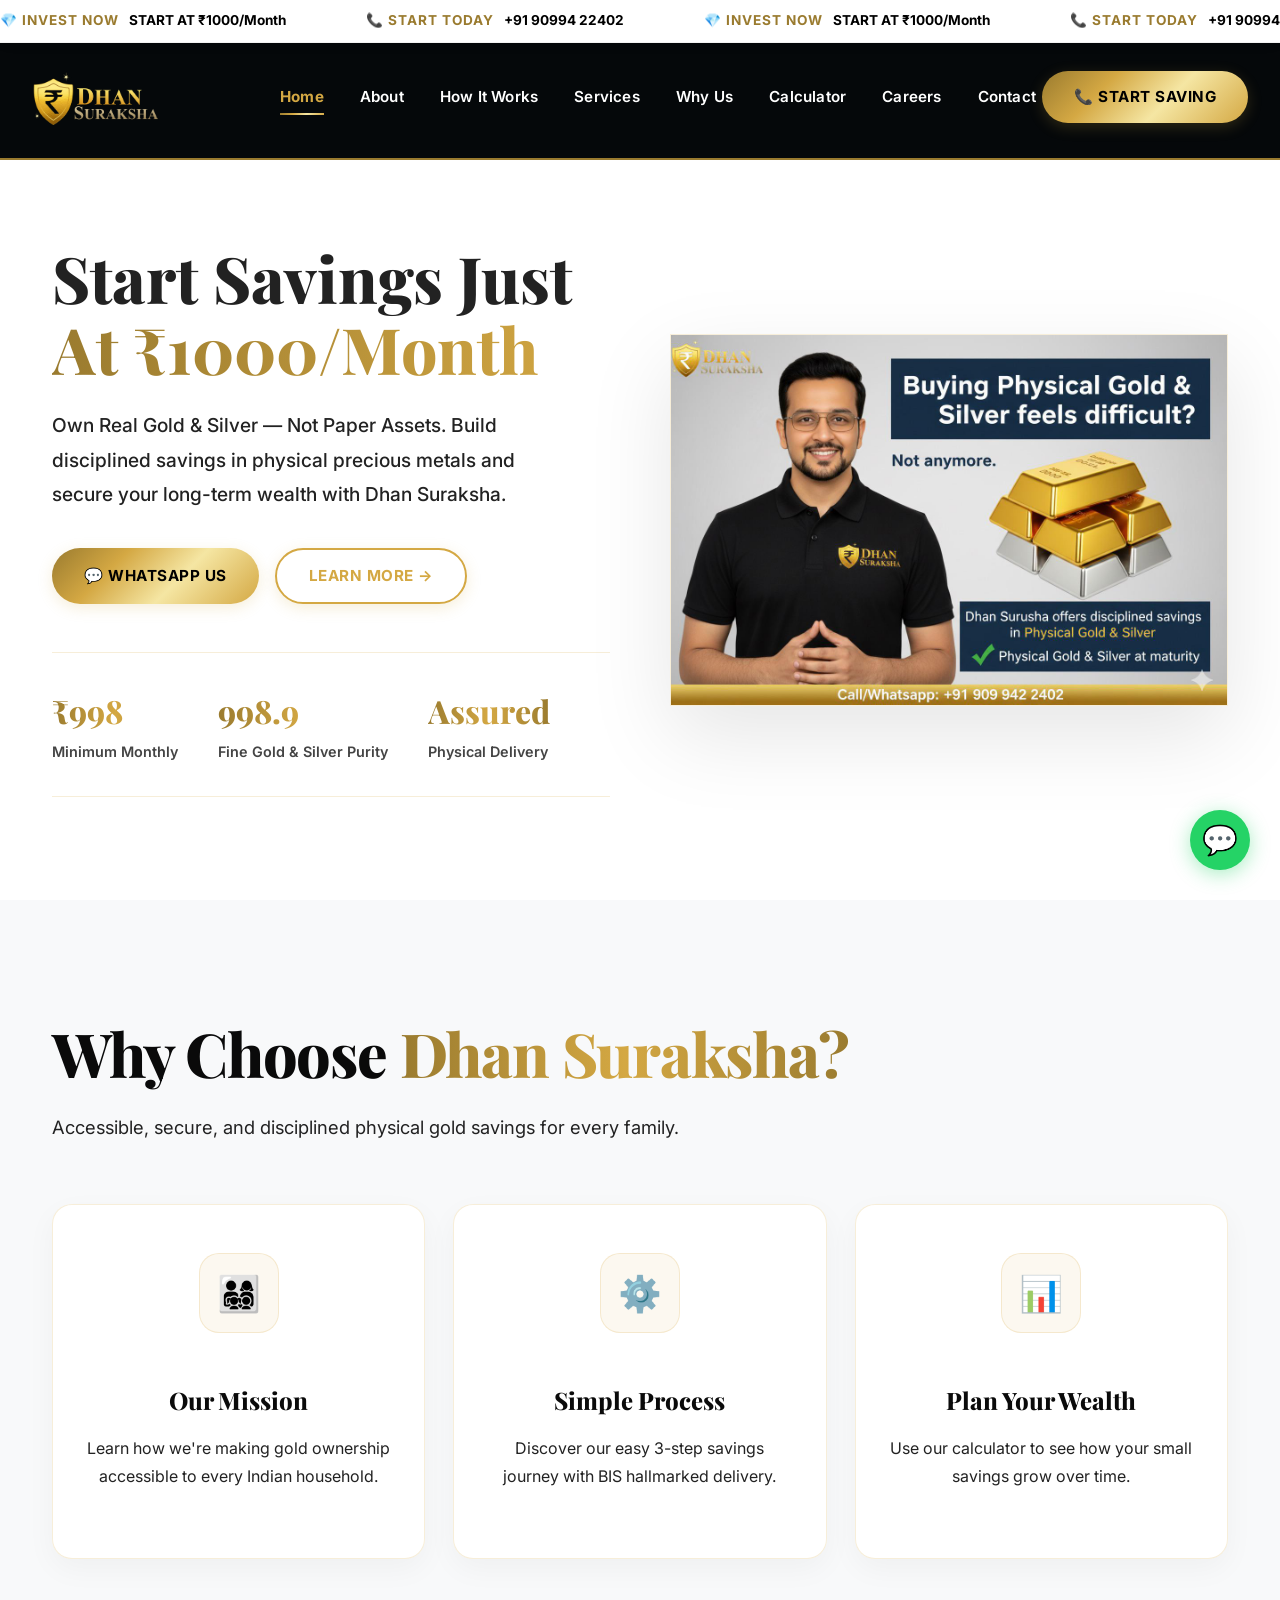
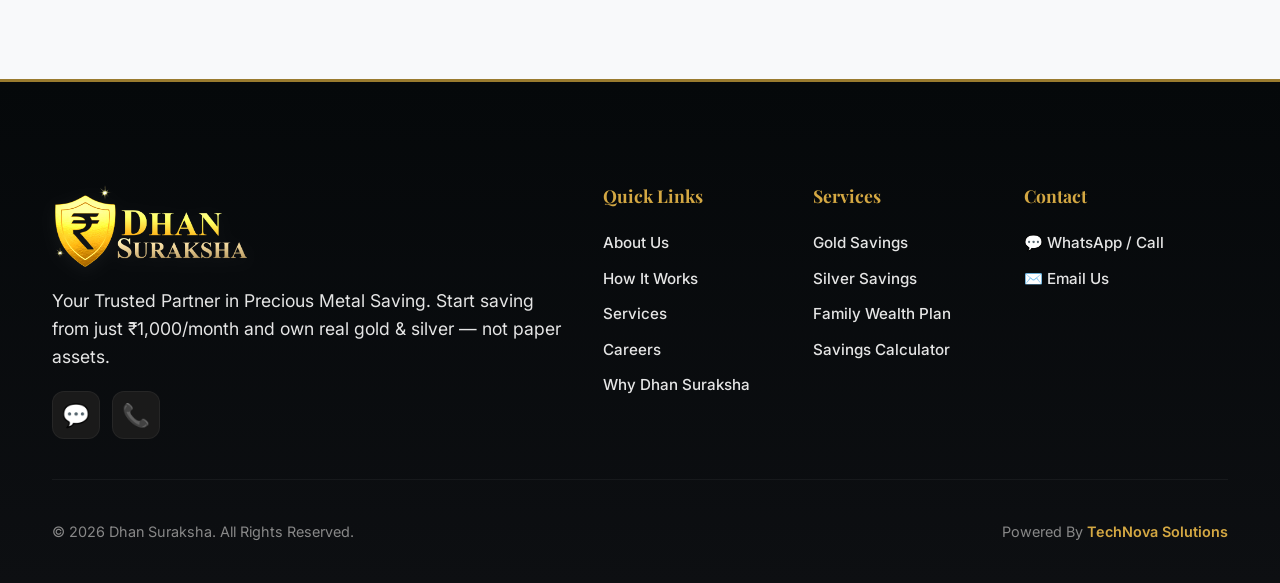
==== index.html @ 16d46e41 "Add files via upload" ====
<!DOCTYPE html>
<html lang="en">

<head>
  <meta charset="UTF-8">
  <meta name="viewport" content="width=device-width, initial-scale=1.0">
  <title>Dhan Suraksha — Your Trusted Partner in Precious Metal Saving</title>
  <meta name="description"
    content="Start saving in physical gold and silver from just ₹1000/month with Dhan Suraksha. Build disciplined wealth with real precious metals, not paper assets.">
  <meta name="keywords"
    content="gold savings, silver savings, precious metals, Dhan Suraksha, monthly gold plan, physical gold, wealth protection, gold investment India">
  <link rel="stylesheet" href="styles.css">
  <link rel="stylesheet" href="ticker.css">
  <script src="ticker.js" defer></script>
  <link rel="icon" href="favicon.svg" type="image/svg+xml">
  <link rel="manifest" href="manifest.json">

  <!-- PWA & iOS Optimization -->
  <meta name="theme-color" content="#FFFFFF">
  <meta name="apple-mobile-web-app-capable" content="yes">
  <meta name="apple-mobile-web-app-status-bar-style" content="default">
  <meta name="apple-mobile-web-app-title" content="Dhan Suraksha">
  <link rel="apple-touch-icon" href="5.jpeg">
  <!-- Google AdSense Verification -->
  <script async src="https://pagead2.googlesyndication.com/pagead/js/adsbygoogle.js?client=ca-pub-3718242560343418"
    crossorigin="anonymous"></script>
</head>

<body>
  <!-- LIVE PRICE TICKER -->
  <div class="ticker-bar">
    <div class="ticker-content" id="ticker-content">
      <!-- Content populated by ticker.js -->
    </div>
  </div>

  <!-- ========== NAVBAR ========== -->
  <nav class="navbar" id="navbar">
    <div class="container">
      <a href="index.html" class="navbar-logo">
        <img src="png.png" alt="Dhan Suraksha Logo">
      </a>
      <div class="nav-links" id="navLinks">
        <div class="mobile-menu-header">
          <img src="png.png" alt="Dhan Suraksha Logo">
        </div>
        <a href="index.html" class="active">Home</a>
        <a href="about.html">About</a>
        <a href="how-it-works.html">How It Works</a>
        <a href="services.html">Services</a>
        <a href="why-us.html">Why Us</a>
        <a href="calculator.html">Calculator</a>
        <a href="careers.html">Careers</a>
        <a href="contact.html">Contact</a>
      </div>
      <div class="nav-actions">
        <a href="https://wa.me/919099422402?text=Hi%2C%20I%20am%20interested%20in%20Dhan%20Suraksha%20savings%20plan"
          target="_blank" class="btn-cta" id="nav-cta">
          📞 Start Saving
        </a>
      </div>
      <button class="menu-toggle" id="menuToggle" aria-label="Toggle navigation menu">
        <span></span><span></span><span></span>
      </button>
    </div>
  </nav>

  <!-- ========== HERO SECTION ========== -->
  <section class="hero" id="hero">
    <div class="container">
      <div class="hero-content">
        <div class="hero-image-mobile">
          <img src="2.jpeg" alt="Gold and Silver Savings with Dhan Suraksha">
        </div>
        <h1 class="hero-title">
          Start Savings Just
          <span class="highlight"> At ₹1000/Month</span>
        </h1>
        <p class="hero-description">
          Own Real Gold & Silver — Not Paper Assets. Build disciplined savings in physical precious metals and secure
          your long-term wealth with Dhan Suraksha.
        </p>
        <div class="hero-buttons">
          <a href="https://wa.me/919099422402?text=Hi%2C%20I%20want%20to%20start%20saving%20with%20Dhan%20Suraksha"
            target="_blank" class="btn-cta" id="hero-whatsapp-btn">
            💬 WhatsApp Us
          </a>
          <a href="how-it-works.html" class="btn-cta btn-outline" id="hero-learn-btn">
            Learn More →
          </a>
          <!-- Link shown only on iOS -->
          <a href="#" class="btn-cta ios-download" id="hero-ios-download" style="display: none;">
            📥 Download App
          </a>
        </div>
        <div class="hero-stats">
          <div class="hero-stat">
            <h3>₹1000</h3>
            <p>Minimum Monthly</p>
          </div>
          <div class="hero-stat">
            <h3>999.9</h3>
            <p>Fine Gold & Silver Purity</p>
          </div>
          <div class="hero-stat">
            <h3>Assured</h3>
            <p>Physical Delivery</p>
          </div>
        </div>
      </div>
      <div class="hero-image">
        <img src="2.jpeg" alt="Gold and Silver Savings with Dhan Suraksha">
      </div>
    </div>
  </section>

  <!-- ========== FEATURES SECTION (Quick Links Replaced) ========== -->
  <section class="features section-padding reveal active" id="features">
    <div class="container">
      <h2 class="section-title">Why Choose <span class="gold-text">Dhan Suraksha?</span></h2>
      <p class="section-subtitle" style="margin-bottom: 40px; max-width: 800px;">Accessible, secure, and disciplined
        physical gold
        savings for every family.</p>
      <div class="services-grid">
        <a href="about.html" class="service-card glass-card">
          <div class="service-icon">👨‍👩‍👧‍👦</div>
          <h3>Our Mission</h3>
          <p>Learn how we're making gold ownership accessible to every Indian household.</p>
        </a>
        <a href="how-it-works.html" class="service-card glass-card">
          <div class="service-icon">⚙️</div>
          <h3>Simple Process</h3>
          <p>Discover our easy 3-step savings journey with BIS hallmarked delivery.</p>
        </a>
        <a href="calculator.html" class="service-card glass-card">
          <div class="service-icon">📊</div>
          <h3>Plan Your Wealth</h3>
          <p>Use our calculator to see how your small savings grow over time.</p>
        </a>
      </div>
    </div>
  </section>

  <!-- ========== FOOTER ========== -->
  <footer class="footer">
    <div class="container">
      <div class="footer-grid">
        <div class="footer-brand">
          <img src="png.png" alt="Dhan Suraksha Logo">
          <p>Your Trusted Partner in Precious Metal Saving. Start saving from just ₹1,000/month and own real gold &
            silver — not paper assets.</p>
          <div class="footer-social">
            <a href="https://wa.me/919099422402" target="_blank" aria-label="WhatsApp" id="footer-whatsapp">💬</a>
            <a href="tel:+919099422402" aria-label="Call" id="footer-phone">📞</a>
          </div>
        </div>
        <div class="footer-col">
          <h4>Quick Links</h4>
          <ul>
            <li><a href="about.html">About Us</a></li>
            <li><a href="how-it-works.html">How It Works</a></li>
            <li><a href="services.html">Services</a></li>
            <li><a href="careers.html">Careers</a></li>
            <li><a href="why-us.html">Why Dhan Suraksha</a></li>
          </ul>
        </div>
        <div class="footer-col">
          <h4>Services</h4>
          <ul>
            <li><a href="services.html">Gold Savings</a></li>
            <li><a href="services.html">Silver Savings</a></li>
            <li><a href="services.html">Family Wealth Plan</a></li>
            <li><a href="calculator.html">Savings Calculator</a></li>
          </ul>
        </div>
        <div class="footer-col">
          <h4>Contact</h4>
          <ul>
            <li><a href="https://wa.me/919099422402" target="_blank">💬 WhatsApp / Call</a></li>
            <li><a href="mailto:team.dhansuraksha@gmail.com">✉️ Email Us</a></li>
          </ul>
        </div>
      </div>
      <div class="footer-bottom">
        <span>© 2026 Dhan Suraksha. All Rights Reserved.</span>
        <span>Powered By <a href="http://www.technovasolutions.in" target="_blank"
            style="color: var(--gold); font-weight: 600;">TechNova Solutions</a></span>
      </div>
    </div>
  </footer>

  <!-- ========== WHATSAPP FLOATING BUTTON ========== -->
  <a href="https://wa.me/919099422402?text=Hi%2C%20I%20am%20interested%20in%20Dhan%20Suraksha%20savings" target="_blank"
    class="whatsapp-float" id="whatsapp-float-btn" aria-label="Chat on WhatsApp">
    💬
  </a>

  <script src="script.js"></script>
</body>

</html>
---- styles.css ----
/* ===== DHAN SURAKSHA — Premium Design System ===== */
@import url('https://fonts.googleapis.com/css2?family=Playfair+Display:wght@400;600;700;800;900&family=Inter:wght@300;400;500;600;700&display=swap');

/* --- Custom Properties --- */
:root {
  --gold-dark: #9A7B2F;
  --gold: #D4A843;
  --gold-light: #F5E6A3;
  --gold-shimmer: #FFF8DC;
  --bg-primary: #FFFFFF;
  --bg-secondary: #F8F9FA;
  --bg-card: rgba(255, 255, 255, 0.95);
  --bg-glass: rgba(212, 168, 67, 0.05);
  --text-primary: #0A0A0A;
  --text-secondary: #222222;
  --text-muted: #444444;
  --border-gold: rgba(212, 168, 67, 0.2);
  --shadow-gold: 0 10px 50px rgba(212, 168, 67, 0.12);
  --gradient-gold: linear-gradient(135deg, #9A7B2F 0%, #D4A843 30%, #F5E6A3 60%, #D4A843 100%);
  --gradient-gold-text: linear-gradient(90deg, #9A7B2F, #D4A843, #9A7B2F);
  --gradient-light: linear-gradient(180deg, #FFFFFF 0%, #F8F9FA 100%);
  --font-heading: 'Playfair Display', Georgia, serif;
  --font-body: 'Inter', -apple-system, BlinkMacSystemFont, sans-serif;
  --radius-sm: 10px;
  --radius-md: 20px;
  --radius-lg: 30px;
  --radius-xl: 40px;
  --transition: all 0.4s cubic-bezier(0.4, 0, 0.2, 1);
}

/* --- Reset & Base --- */
*,
*::before,
*::after {
  margin: 0;
  padding: 0;
  box-sizing: border-box;
}

html {
  scroll-behavior: smooth;
  font-size: 16px;
}

body {
  font-family: var(--font-body);
  color: var(--text-secondary);
  background-color: var(--bg-primary);
  line-height: 1.6;
  overflow-x: hidden;
  font-weight: 400;
  -webkit-font-smoothing: antialiased;
}

img {
  max-width: 100%;
  height: auto;
  display: block;
}

a {
  text-decoration: none;
  color: inherit;
  transition: var(--transition);
  -webkit-tap-highlight-color: transparent;
}

a:focus,
a:active {
  outline: none;
  text-decoration: none;
}

ul {
  list-style: none;
}

/* --- Utility Classes --- */
.container {
  max-width: 1240px;
  margin: 0 auto;
  padding: 0 32px;
}

.section-padding {
  padding: 120px 0;
}

.gold-text {
  background: var(--gradient-gold-text);
  -webkit-background-clip: text;
  background-clip: text;
  -webkit-text-fill-color: transparent;
  color: transparent;
}


.section-label {
  font-family: var(--font-body);
  font-size: 0.9rem;
  font-weight: 600;
  letter-spacing: 0.2em;
  text-transform: uppercase;
  color: var(--gold);
  display: flex;
  align-items: center;
  gap: 15px;
  margin-bottom: 24px;
}

.section-label::before {
  content: '';
  width: 40px;
  height: 2px;
  background: var(--gradient-gold);
}

.first-section {
  padding-top: 200px !important;
}

@media (max-width: 768px) {
  .container {
    padding: 0 24px;
  }
  .section-padding {
    padding: 80px 0;
  }
  .first-section {
    padding-top: 150px !important;
  }
}

.section-title {
  font-family: var(--font-heading);
  font-size: clamp(2.2rem, 6vw, 3.8rem);
  font-weight: 800;
  line-height: 1.1;
  margin-bottom: 24px;
  letter-spacing: -0.02em;
  color: var(--text-primary);
}


.section-subtitle {
  font-size: 1.15rem;
  color: var(--text-secondary);
  max-width: 700px;
  line-height: 1.8;
  font-weight: 400;
}


/* --- Glass Card --- */
.glass-card {
  background: var(--bg-card);
  border: 1px solid var(--border-gold);
  border-radius: var(--radius-md);
  box-shadow: 0 10px 30px rgba(0, 0, 0, 0.04);
  transition: var(--transition);
  -webkit-backdrop-filter: blur(10px);
  backdrop-filter: blur(10px);
}


.glass-card:hover {
  border-color: var(--gold);
  box-shadow: var(--shadow-gold);
  transform: translateY(-8px);
}

/* --- Shimmer Animation --- */
@keyframes shimmer {
  0% {
    background-position: -200% center;
  }

  100% {
    background-position: 200% center;
  }
}

@keyframes fadeInUp {
  from {
    opacity: 0;
    transform: translateY(40px);
  }

  to {
    opacity: 1;
    transform: translateY(0);
  }
}

@keyframes float {

  0%,
  100% {
    transform: translateY(0px);
  }

  50% {
    transform: translateY(-12px);
  }
}

@keyframes pulse-gold {

  0%,
  100% {
    box-shadow: 0 0 0 0 rgba(212, 168, 67, 0.4);
  }

  50% {
    box-shadow: 0 0 0 15px rgba(212, 168, 67, 0);
  }
}

@keyframes sparkle {

  0%,
  100% {
    opacity: 0;
    transform: scale(0);
  }

  50% {
    opacity: 1;
    transform: scale(1);
  }
}

.reveal {
  opacity: 0;
  transform: translateY(40px);
  transition: opacity 0.8s ease, transform 0.8s ease;
}

.reveal.active {
  opacity: 1;
  transform: translateY(0);
}

/* ============================================
   NAVBAR
   ============================================ */
.navbar {
  position: fixed;
  top: 0;
  left: 0;
  width: 100%;
  padding: 16px 0;
  z-index: 1000;
  transition: var(--transition);
  background: #05080A;
  /* Solid Dark Obsidian */
  border-bottom: 2px solid var(--gold-dark);
  /* Luxury Gold frame */
}

.navbar.scrolled {
  padding: 12px 0;
  background: rgba(13, 15, 18, 0.9);
  -webkit-backdrop-filter: blur(20px);
  backdrop-filter: blur(20px);
  box-shadow: 0 10px 40px rgba(0, 0, 0, 0.5);
}


.navbar .container {
  display: flex;
  align-items: center;
  justify-content: space-between;
  max-width: 1400px;
  /* Wider container to move logo further left */
}

.navbar-logo {
  display: flex;
  align-items: center;
  gap: 12px;
  flex: 1;
  /* Push to the left */
}

.navbar-logo img {
  height: 75px;
  width: auto;
  transition: var(--transition);
}

.nav-links {
  display: flex;
  align-items: center;
  gap: 36px;
  flex: 2;
  /* Center the links in the middle */
  justify-content: center;
}

.nav-actions {
  flex: 1;
  /* Push to the right */
  display: flex;
  justify-content: flex-end;
}

.nav-links a {
  font-size: 0.95rem;
  font-weight: 600;
  color: #FFFFFF;
  transition: var(--transition);
  position: relative;
  letter-spacing: 0.2px;
  text-decoration: none;
  -webkit-tap-highlight-color: transparent;
  white-space: nowrap;
}



.nav-links a:hover {
  color: var(--gold);
}

.nav-links a.active {
  color: var(--gold);
  font-weight: 700;
}

.nav-links a.active::after {
  content: '';
  position: absolute;
  bottom: -6px;
  left: 0;
  width: 100%;
  height: 2px;
  background: var(--gradient-gold);
}

/* CTA Button */
.btn-cta {
  display: inline-flex;
  align-items: center;
  gap: 10px;
  padding: 14px 32px;
  background: var(--gradient-gold);
  color: #000000;
  /* High-contrast black text for luxury gold buttons */
  font-family: var(--font-body);
  font-size: 0.95rem;
  font-weight: 700;
  border-radius: 50px;
  border: none;
  cursor: pointer;
  transition: var(--transition);
  letter-spacing: 0.5px;
  text-transform: uppercase;
  box-shadow: 0 4px 15px rgba(212, 168, 67, 0.2);
}

.nav-mobile-cta {
  display: none !important;
  /* Hidden on desktop by default */
}

.btn-cta:hover {
  transform: translateY(-3px);
  box-shadow: 0 10px 35px rgba(212, 168, 67, 0.4);
}

.btn-outline {
  background: transparent;
  border: 2px solid var(--gold);
  color: var(--gold);
}

.btn-outline:hover {
  background: var(--gradient-gold);
  color: #FFFFFF;
}

/* Mobile Menu Toggle */
.menu-toggle {
  display: none;
  flex-direction: column;
  gap: 5px;
  cursor: pointer;
  z-index: 2100; /* Must be higher than .nav-links (2000) */
  background: none;
  border: none;
  padding: 8px;
}

.menu-toggle span {
  display: block;
  width: 28px;
  height: 2px;
  background: var(--gold);
  transition: var(--transition);
  border-radius: 2px;
}

.menu-toggle.active span:nth-child(1) {
  transform: rotate(45deg) translate(6px, 6px);
  background: #FFFFFF;
  /* White for close button on dark overlay */
}

.menu-toggle.active span:nth-child(2) {
  opacity: 0;
}

.menu-toggle.active span:nth-child(3) {
  transform: rotate(-45deg) translate(4px, -4px);
  background: #FFFFFF;
}

/* ============================================
   HERO SECTION
   ============================================ */
.hero {
  position: relative;
  min-height: 100vh;
  min-height: 100dvh;
  display: flex;
  align-items: center;
  overflow: hidden;
  background: var(--bg-primary);
}




.hero .container {
  position: relative;
  z-index: 2;
  display: grid;
  grid-template-columns: 1fr 1fr;
  gap: 60px;
  align-items: center;
  padding-top: 140px;
  /* Space for the fixed header */
}

/* General spacing for all sub-pages */
.first-section {
  padding-top: 160px !important;
}

.hero-content {
  animation: fadeInUp 1s ease forwards;
}



.hero-title {
  font-family: var(--font-heading);
  font-size: clamp(2.5rem, 6vw, 4rem);
  font-weight: 800;
  line-height: 1.1;
  margin-bottom: 24px;
}

.hero-title .highlight {
  display: block;
  background: var(--gradient-gold-text);
  background-size: 200% auto;
  -webkit-background-clip: text;
  -webkit-text-fill-color: transparent;
  background-clip: text;
  animation: shimmer 4s linear infinite;
}

.hero-description {
  font-size: 1.2rem;
  /* Slightly larger */
  color: var(--text-secondary);
  line-height: 1.8;
  margin-bottom: 36px;
  max-width: 500px;
  font-weight: 500;
  /* Bumped weight */
}

.hero-stats {
  display: flex;
  gap: 40px;
  margin-top: 48px;
  padding-top: 32px;
  padding-bottom: 32px;
  border-top: 1px solid var(--border-gold);
  border-bottom: 1px solid var(--border-gold);
}

.hero-stat h3 {
  font-family: var(--font-heading);
  font-size: 2rem;
  font-weight: 800;
  background: var(--gradient-gold-text);
  -webkit-background-clip: text;
  -webkit-text-fill-color: transparent;
  background-clip: text;
}

.hero-stat p {
  font-size: 0.9rem;
  color: var(--text-muted);
  margin-top: 4px;
  font-weight: 600;
  /* Much cleaner and clearer */
}

.hero-buttons {
  display: flex;
  gap: 16px;
  flex-wrap: wrap;
}

.hero-image {
  display: flex;
  justify-content: center;
  animation: fadeInUp 1s ease 0.3s forwards;
  opacity: 0;
}

.hero-image img {
  max-height: 550px;
  border-radius: 0;
  box-shadow: 0 30px 80px rgba(0, 0, 0, 0.1);
  border: 1px solid var(--border-gold);
}

.hero-image-mobile {
  display: none;
}

/* ============================================
   ABOUT SECTION
   ============================================ */
.about {
  background: var(--bg-secondary);
  position: relative;
  overflow: hidden;
}

.about::before {
  content: '';
  position: absolute;
  top: -200px;
  right: -200px;
  width: 500px;
  height: 500px;
  background: radial-gradient(circle, rgba(212, 168, 67, 0.05) 0%, transparent 70%);
  border-radius: 50%;
}

.about .container {
  display: flex;
  flex-direction: row;
  gap: 80px;
  align-items: center;
}

.about-content {
  flex: 1;
}

.about-image-wrapper {
  flex: 1;
}

/* Base Features section for home */
.features {
  background: var(--bg-secondary);
}

.about-image-wrapper {
  position: relative;
}

.about-image-wrapper img {
  border-radius: 0;
  box-shadow: 0 20px 60px rgba(0, 0, 0, 0.1);
  border: 2px solid var(--border-gold);
}



.about-content .section-subtitle {
  margin-bottom: 32px;
}

.about-features {
  display: flex;
  flex-direction: column;
  gap: 20px;
}

.about-feature {
  display: flex;
  align-items: flex-start;
  gap: 16px;
  padding: 16px;
  border-radius: var(--radius-sm);
  transition: var(--transition);
}

.about-feature:hover {
  background: var(--bg-glass);
}

.about-feature .icon {
  width: 48px;
  height: 48px;
  display: flex;
  align-items: center;
  justify-content: center;
  background: rgba(212, 168, 67, 0.1);
  border: 1px solid var(--border-gold);
  border-radius: 12px;
  font-size: 1.4rem;
  flex-shrink: 0;
}

.about-feature h4 {
  font-size: 1rem;
  font-weight: 600;
  margin-bottom: 4px;
  color: var(--text-primary);
}

.about-feature p {
  font-size: 0.9rem;
  color: var(--text-secondary);
}

/* ============================================
   HOW IT WORKS
   ============================================ */
.how-it-works {
  background: var(--bg-primary);
}

.how-it-works .section-label,
.how-it-works .section-subtitle {
  margin-left: 0;
  margin-right: auto;
}

.steps-grid {
  display: grid;
  grid-template-columns: repeat(3, 1fr);
  gap: 32px;
  margin-top: 60px;
  position: relative;
}

.steps-grid::before {
  content: '';
  position: absolute;
  top: 60px;
  left: 20%;
  right: 20%;
  height: 2px;
  background: linear-gradient(90deg, transparent, var(--gold), transparent);
  opacity: 0.3;
}

.step-card {
  padding: 40px 32px;
  text-align: center;
  position: relative;
}

.step-number {
  width: 64px;
  height: 64px;
  background: var(--gradient-gold);
  border-radius: 50%;
  display: flex;
  align-items: center;
  justify-content: center;
  margin: 0 auto 24px;
  font-family: var(--font-heading);
  font-size: 1.5rem;
  font-weight: 800;
  color: #0a0a0a;
  position: relative;
  z-index: 2;
}

.step-card .step-icon {
  font-size: 2.5rem;
  margin-bottom: 16px;
}

.step-card h3 {
  font-family: var(--font-heading);
  font-size: 1.3rem;
  font-weight: 700;
  margin-bottom: 12px;
}

.step-card p {
  font-size: 0.95rem;
  color: var(--text-secondary);
  line-height: 1.7;
}

/* ============================================
   WHY US — Comparison Section
   ============================================ */
.why-us {
  background: var(--bg-secondary);
  overflow: hidden;
}

.why-us .container {
  text-align: left;
}

.why-us .section-label,
.why-us .section-subtitle {
  justify-content: center;
  margin-left: auto;
  margin-right: auto;
}

.comparison-wrapper {
  margin-top: 60px;
  border-radius: 0;
  overflow: hidden;
  border: 1px solid var(--border-gold);
}

.comparison-wrapper img {
  width: 100%;
  height: auto;
  display: block;
}

.comparison-grid {
  display: grid;
  grid-template-columns: 1fr 1fr;
  margin-top: 40px;
  gap: 32px;
}

.comparison-col {
  padding: 40px;
  border-radius: var(--radius-md);
  text-align: left;
}

.comparison-col.risk {
  background: rgba(200, 50, 50, 0.08);
  border: 1px solid rgba(200, 50, 50, 0.2);
}

.comparison-col.safe {
  background: rgba(212, 168, 67, 0.08);
  border: 1px solid var(--border-gold);
}

.comparison-col h3 {
  font-family: var(--font-heading);
  font-size: 1.4rem;
  font-weight: 700;
  margin-bottom: 20px;
  display: flex;
  align-items: center;
  gap: 12px;
}

.comparison-col.risk h3 {
  color: #E74C3C;
}

.comparison-col.safe h3 {
  color: var(--gold);
}

.comparison-col ul {
  display: flex;
  flex-direction: column;
  gap: 12px;
}

.comparison-col li {
  display: flex;
  align-items: center;
  gap: 10px;
  font-size: 0.95rem;
  color: var(--text-secondary);
}

.comparison-col.risk li::before {
  content: '✗';
  color: #E74C3C;
  font-weight: 700;
  font-size: 1.1rem;
}

.comparison-col.safe li::before {
  content: '✓';
  color: var(--gold);
  font-weight: 700;
  font-size: 1.1rem;
}

/* ============================================
   SERVICES
   ============================================ */
.services {
  background: var(--bg-primary);
}

.services .container {
  text-align: left;
}

.services .section-label,
.services .section-subtitle {
  margin-left: 0;
  margin-right: auto;
}

.services-grid {
  display: grid;
  grid-template-columns: repeat(3, 1fr);
  gap: 28px;
  margin-top: 60px;
}

.service-card {
  padding: 48px 32px;
  text-align: center;
  position: relative;
  overflow: hidden;
  display: flex;
  flex-direction: column;
  height: 100%;
}

.service-card::before {
  content: '';
  position: absolute;
  top: 0;
  left: 0;
  right: 0;
  height: 3px;
  background: var(--gradient-gold);
  transform: scaleX(0);
  transition: transform 0.4s ease;
}

.service-icon {
  width: 80px;
  height: 80px;
  background: rgba(212, 168, 67, 0.08);
  border: 1px solid var(--border-gold);
  border-radius: 20px;
  display: flex;
  align-items: center;
  justify-content: center;
  font-size: 2.2rem;
  margin: 0 auto 24px;
  transition: var(--transition);
}

.navbar .container {
  display: flex;
  align-items: center;
  justify-content: space-between;
  height: 90px;
}

.navbar-logo img {
  height: 55px;
  width: auto;
  transition: var(--transition);
}


.service-card:hover .service-icon {
  background: rgba(212, 168, 67, 0.15);
  transform: scale(1.1);
}

.service-card h3 {
  font-family: var(--font-heading);
  font-size: 1.5rem;
  font-weight: 800;
  margin-top: 24px;
  margin-bottom: 16px;
  color: var(--text-primary);
}

.service-card p {
  color: var(--text-secondary);
  line-height: 1.7;
  flex-grow: 1;
  margin-bottom: 20px;
}

.service-price {
  font-size: 1rem;
  font-weight: 600;
  color: var(--gold);
}

/* ============================================
   SAVINGS CALCULATOR
   ============================================ */
.calculator {
  background: var(--bg-secondary);
}

.calculator .section-label,
.calculator .section-subtitle {
  margin-left: 0;
  margin-right: auto;
}

.calc-container {
  max-width: 700px;
  margin: 50px auto 0;
  padding: 48px;
  background: var(--bg-card);
  border: 1px solid var(--border-gold);
  border-radius: var(--radius-lg);
  backdrop-filter: blur(20px);
}

.calc-group {
  margin-bottom: 30px;
  text-align: left;
}

.calc-group label {
  display: block;
  font-size: 0.9rem;
  font-weight: 600;
  color: var(--text-secondary);
  margin-bottom: 10px;
  letter-spacing: 0.5px;
}

.calc-group input,
.calc-group select {
  width: 100%;
  padding: 14px 20px;
  background: rgba(0, 0, 0, 0.02);
  border: 1px solid var(--border-gold);
  border-radius: var(--radius-sm);
  color: var(--text-primary);
  font-family: var(--font-body);
  font-size: 1rem;
  transition: var(--transition);
  outline: none;
}

.calc-group input:focus,
.calc-group select:focus {
  border-color: var(--gold);
  box-shadow: 0 0 0 3px rgba(212, 168, 67, 0.15);
}

.calc-group select option {
  background: #FFFFFF;
  color: #1A1A1A;
}

.calc-result {
  margin-top: 32px;
  padding: 32px;
  background: rgba(212, 168, 67, 0.08);
  border: 1px solid var(--border-gold);
  border-radius: var(--radius-md);
  display: none;
}

.calc-result.show {
  display: block;
}

.calc-result h3 {
  font-family: var(--font-heading);
  font-size: 1rem;
  font-weight: 600;
  color: var(--text-secondary);
  margin-bottom: 8px;
}

.calc-result .amount {
  font-family: var(--font-heading);
  font-size: 2.5rem;
  font-weight: 800;
  background: var(--gradient-gold-text);
  -webkit-background-clip: text;
  -webkit-text-fill-color: transparent;
  background-clip: text;
}

.calc-result .sub-text {
  font-size: 0.9rem;
  color: var(--text-muted);
  margin-top: 8px;
}

/* ============================================
   TRUST SECTION
   ============================================ */
.trust {
  background: var(--bg-primary);
  text-align: center;
}

.trust .section-label,
.trust .section-subtitle {
  justify-content: center;
  margin-left: auto;
  margin-right: auto;
}

.trust-grid {
  display: grid;
  grid-template-columns: repeat(4, 1fr);
  gap: 24px;
  margin-top: 60px;
}

/* Removed obsolete selector */

.trust-item {
  padding: 36px 24px;
  text-align: center;
}

.trust-item .trust-icon {
  font-size: 2.5rem;
  margin-bottom: 16px;
}

.trust-item h4 {
  font-family: var(--font-heading);
  font-size: 1.1rem;
  font-weight: 700;
  margin-bottom: 8px;
}

.trust-item p {
  font-size: 0.85rem;
  color: var(--text-secondary);
  line-height: 1.6;
}

/* ============================================
   CONTACT / CTA SECTION
   ============================================ */
.contact {
  background: var(--bg-secondary);
  position: relative;
  overflow: hidden;
}

.contact::before {
  content: '';
  position: absolute;
  inset: 0;
  background: radial-gradient(ellipse at center, rgba(212, 168, 67, 0.06) 0%, transparent 70%);
}

.contact .container {
  position: relative;
  z-index: 2;
  display: grid;
  grid-template-columns: 1fr 1fr;
  gap: 80px;
  align-items: start;
}

.contact-info h2 {
  font-family: var(--font-heading);
  font-size: 2.5rem;
  font-weight: 800;
  margin-bottom: 20px;
}

.contact-info>p {
  font-size: 1.05rem;
  color: var(--text-secondary);
  margin-bottom: 40px;
  line-height: 1.8;
}

.contact-methods {
  display: flex;
  flex-direction: column;
  gap: 24px;
}

.contact-method {
  display: flex;
  align-items: center;
  gap: 16px;
  padding: 20px;
  background: var(--bg-card);
  border: 1px solid var(--border-gold);
  border-radius: var(--radius-md);
  transition: var(--transition);
}

.contact-method:hover {
  border-color: var(--gold);
  transform: translateX(8px);
}

.contact-method .method-icon {
  width: 50px;
  height: 50px;
  display: flex;
  align-items: center;
  justify-content: center;
  background: rgba(212, 168, 67, 0.1);
  border-radius: 12px;
  font-size: 1.4rem;
  flex-shrink: 0;
}

.contact-method h4 {
  font-size: 0.85rem;
  color: var(--text-muted);
  font-weight: 500;
  margin-bottom: 4px;
}

.contact-method span {
  font-size: 1rem;
  font-weight: 600;
  /* Darker and more focused */
  color: var(--text-primary);
}

/* Contact Form */
.contact-form {
  padding: 48px;
  background: var(--bg-card);
  border: 1px solid var(--border-gold);
  border-radius: var(--radius-lg);
  backdrop-filter: blur(20px);
}

.contact-form h3 {
  font-family: var(--font-heading);
  font-size: 1.5rem;
  font-weight: 700;
  margin-bottom: 32px;
}

.form-group {
  margin-bottom: 20px;
}

.form-group input,
.form-group textarea,
.form-group select {
  width: 100%;
  padding: 14px 20px;
  background: rgba(0, 0, 0, 0.02);
  border: 1px solid rgba(0, 0, 0, 0.08);
  border-radius: var(--radius-sm);
  color: var(--text-primary);
  font-family: var(--font-body);
  font-size: 0.95rem;
  transition: var(--transition);
  outline: none;
}

.form-group textarea {
  min-height: 100px;
  resize: vertical;
}

.form-group input:focus,
.form-group textarea:focus,
.form-group select:focus {
  border-color: var(--gold);
  box-shadow: 0 0 0 3px rgba(212, 168, 67, 0.1);
}

.form-group input::placeholder,
.form-group textarea::placeholder {
  color: var(--text-muted);
}

.form-group select option {
  background: #FFFFFF;
}

.contact-form .btn-cta {
  width: 100%;
  justify-content: center;
  padding: 16px;
  font-size: 1rem;
}

/* ============================================
   FOOTER
   ============================================ */
.footer {
  background: linear-gradient(180deg, #05080A 0%, #0D0F12 100%);
  padding: 100px 0 0;
  color: #FFFFFF;
  position: relative;
  border-top: 3px solid var(--gold-dark);
  /* Luxury Gold top frame */
}

.footer-grid {
  display: grid;
  grid-template-columns: 3fr 1fr 1fr 1.2fr;
  gap: 40px;
  padding-bottom: 40px;
}

.footer-brand img {
  height: 85px;
  margin-bottom: 20px;
  filter: drop-shadow(0 4px 8px rgba(255, 255, 255, 0.05)) contrast(1.1) brightness(1.2);
}

.footer-brand p {
  font-size: 1.1rem;
  color: #E5E5E5;
  /* Readability on dark background */
  line-height: 1.6;
  max-width: 700px;
}

.footer-col h4 {
  font-family: var(--font-heading);
  font-size: 1.1rem;
  font-weight: 700;
  color: var(--gold);
  margin-bottom: 20px;
}

.footer-col ul {
  display: flex;
  flex-direction: column;
  gap: 10px;
}

.footer-col a {
  font-size: 0.95rem;
  color: #E5E5E5;
  font-weight: 500;
  transition: var(--transition);
}

.footer-col a:hover {
  color: var(--gold);
  padding-left: 8px;
}

.footer-social {
  display: flex;
  gap: 12px;
  margin-top: 20px;
}

.footer-social a {
  width: 48px;
  height: 48px;
  display: flex;
  align-items: center;
  justify-content: center;
  background: #1a1a1a;
  border-radius: 12px;
  font-size: 1.4rem;
  transition: var(--transition);
  border: 1px solid rgba(255, 255, 255, 0.05);
}

.footer-social a:hover {
  background: var(--gradient-gold);
  border-color: transparent;
  transform: translateY(-3px);
}

.footer-bottom {
  border-top: 1px solid rgba(255, 255, 255, 0.05);
  padding: 40px 0;
  display: flex;
  justify-content: space-between;
  align-items: center;
  font-size: 0.9rem;
  color: #888;
}

@media (max-width: 768px) {
  .footer-bottom {
    flex-direction: column;
    gap: 15px;
    text-align: center;
    padding: 30px 0;
  }
}


/* ============================================
   WHATSAPP FLOATING BUTTON
   ============================================ */
.whatsapp-float {
  position: fixed;
  bottom: 30px;
  right: 30px;
  z-index: 999;
  width: 60px;
  height: 60px;
  background: #25D366;
  border-radius: 50%;
  display: flex;
  align-items: center;
  justify-content: center;
  font-size: 1.8rem;
  color: white;
  box-shadow: 0 4px 20px rgba(37, 211, 102, 0.4);
  transition: var(--transition);
  animation: pulse-gold 2s infinite;
}

.whatsapp-float:hover {
  transform: scale(1.1);
  box-shadow: 0 6px 30px rgba(37, 211, 102, 0.6);
}

/* ============================================
   RESPONSIVE (Deep Professional Polish)
   ============================================ */
html, body {
  overflow-x: hidden; /* Prevent horizontal "wobble" on mobile */
  width: 100%;
}

@media (max-width: 1024px) {
  .hero .container {
    grid-template-columns: 1fr;
    text-align: center;
  }

  .hero-image {
    display: none;
  }

  .hero-image-mobile {
    display: flex;
    justify-content: center;
    margin: 40px auto;
    width: 100%;
  }

  .hero-image-mobile img {
    max-height: 350px;
    width: auto;
    max-width: 90%;
    border-radius: 12px;
    border: 1px solid rgba(212, 168, 67, 0.2);
    box-shadow: 0 20px 50px rgba(0, 0, 0, 0.15);
  }

  .hero-description {
    margin: 0 auto 30px;
    max-width: 500px;
  }

  .hero-buttons {
    justify-content: center;
    flex-wrap: wrap;
    gap: 15px;
  }

  .hero-stats {
    display: flex;
    justify-content: center;
    gap: 25px;
    margin-top: 40px;
  }

  .hero-badge {
    justify-content: center;
    margin-bottom: 20px;
  }

  .about .container {
    flex-direction: column;
    text-align: left;
    gap: 40px;
  }

  .about-image-wrapper {
    max-width: 400px;
    margin: 0 auto;
  }

  .steps-grid {
    grid-template-columns: 1fr;
    max-width: 400px;
    margin-left: auto;
    margin-right: auto;
  }

  .steps-grid::before {
    display: none;
  }

  .services-grid {
    grid-template-columns: repeat(auto-fit, minmax(300px, 1fr));
  }

  .trust-grid {
    grid-template-columns: 1fr 1fr;
  }

  .comparison-grid {
    grid-template-columns: 1fr;
  }

  .contact .container {
    grid-template-columns: 1fr;
    gap: 40px;
  }

  .footer-grid {
    grid-template-columns: 1fr 1fr;
  }
}

@media (max-width: 768px) {
  .section-padding {
    padding: 60px 0;
  }

  .section-title {
    font-size: 2rem;
    margin-bottom: 30px;
  }

  .section-label {
    font-size: 0.8rem;
    letter-spacing: 2px;
  }

  .section-subtitle {
    font-size: 1.1rem;
  }

  .nav-links {
    display: none;
    position: fixed;
    top: 0;
    left: 0;
    width: 100%;
    height: 100vh;
    background: #050607;
    flex-direction: column;
    justify-content: flex-start;
    align-items: center;
    padding: 85px 30px 30px;
    z-index: 2000;
    -webkit-backdrop-filter: blur(15px);
    backdrop-filter: blur(15px);
    transition: all 0.4s ease;
    overflow-y: auto;
    -webkit-overflow-scrolling: touch;

  }

  .nav-links.active {
    display: flex;
  }

  .nav-links a {
    width: 100%;
    text-align: center;
    font-size: 0.88rem;
    font-weight: 500;
    padding: 8px 0;
    color: #FFFFFF;
    border-bottom: 1px solid rgba(255, 255, 255, 0.03);
    letter-spacing: 0.8px;
    transition: color 0.3s ease;
  }

  .nav-links a:last-of-type {
    border-bottom: none;
  }

  .nav-links a.active {
    color: var(--gold);
    font-weight: 700;
  }

  .nav-links a.active::after {
    content: '•';
    display: block;
    margin: 4px auto 0;
    color: var(--gold);
    font-size: 1.2rem;
    line-height: 1;
  }

  /* Staggered entry animation for links only */
  .nav-links.active a {
    animation: fadeInUpMenu 0.6s cubic-bezier(0.165, 0.84, 0.44, 1) forwards;
    opacity: 0;
  }

  .nav-links a:nth-of-type(1) {
    animation-delay: 0.1s;
  }

  .nav-links a:nth-of-type(2) {
    animation-delay: 0.15s;
  }

  .nav-links a:nth-of-type(3) {
    animation-delay: 0.2s;
  }

  .nav-links a:nth-of-type(4) {
    animation-delay: 0.25s;
  }

  .nav-links a:nth-of-type(5) {
    animation-delay: 0.3s;
  }

  .nav-links a:nth-of-type(6) {
    animation-delay: 0.35s;
  }

  .nav-links a:nth-of-type(7) {
    animation-delay: 0.4s;
  }

  .nav-links a:nth-of-type(8) {
    animation-delay: 0.45s;
  }

  .nav-links a:nth-of-type(9) {
    animation-delay: 0.5s;
  }

  .nav-links a:nth-of-type(10) {
    animation-delay: 0.55s;
  }

  /* Ensure the header and footer also animate in */
  .nav-links.active .mobile-menu-header {
    animation: fadeInUpMenu 0.6s ease forwards;
    animation-delay: 0.05s;
  }

  .nav-links.active .mobile-menu-footer {
    animation: fadeInUpMenu 0.6s ease forwards;
    animation-delay: 0.6s;
  }

  @keyframes fadeInUpMenu {
    from {
      opacity: 0;
      transform: translateY(20px);
    }

    to {
      opacity: 1;
      transform: translateY(0);
    }
  }

  .nav-mobile-cta {
    display: none !important;
  }

  /* Added Header & Footer slots for Mobile Menu */
  .mobile-menu-header {
    width: 100%;
    display: flex;
    justify-content: center;
    margin-bottom: 25px;
    padding-bottom: 20px;
    border-bottom: 1px solid rgba(255, 255, 255, 0.08);
  }

  .mobile-menu-header img {
    height: 38px;
    width: auto;
  }

  .mobile-menu-footer {
    display: none !important;
  }

  .menu-contact-item {
    display: flex;
    align-items: center;
    justify-content: center;
    gap: 8px;
    margin-bottom: 8px;
    color: #CCC;
    text-decoration: none;
    font-size: 0.9rem;
  }

  .nav-actions {
    display: none;
    /* Hide the separate desktop button on mobile */
  }

  .menu-toggle {
    display: flex;
  }

  .hero-title {
    font-size: 2.2rem;
  }

  .step-card {
    padding: 30px 24px;
  }

  .step-number {
    width: 48px;
    height: 48px;
    font-size: 1.2rem;
    margin-bottom: 16px;
  }

  .step-card .step-icon {
    font-size: 2rem;
    margin-bottom: 12px;
  }

  .step-card h3 {
    font-size: 1.25rem;
    margin-bottom: 10px;
  }

  .hero-stats {
    flex-direction: row;
    justify-content: space-between;
    align-items: flex-start;
    gap: 10px;
    width: 100%;
  }

  .hero-stat h3 {
    font-size: 1.4rem;
  }

  .hero-stat p {
    font-size: 0.75rem;
    line-height: 1.3;
  }

  .services-grid {
    grid-template-columns: 1fr;
  }

  .service-card {
    padding: 32px 24px;
  }

  .service-icon {
    width: 60px;
    height: 60px;
    font-size: 1.6rem;
    margin-bottom: 16px;
  }

  .service-card h3 {
    font-size: 1.25rem;
    margin-top: 16px;
    margin-bottom: 12px;
  }

  .trust-grid {
    grid-template-columns: 1fr;
    gap: 20px;
  }

  .trust-item {
    padding: 24px;
  }

  .trust-item .trust-icon {
    font-size: 2rem;
    margin-bottom: 12px;
  }

  .trust-item h4 {
    font-size: 1.1rem;
    margin-bottom: 8px;
  }

  .footer-grid {
    grid-template-columns: 1fr 1fr;
    text-align: left;
    gap: 35px 20px;
  }

  /* Brand takes full width at the top */
  .footer-brand {
    grid-column: 1 / -1;
    margin-bottom: 30px;
  }

  /* Quick Links and Services side-by-side in the same row */
  .footer-col:nth-child(2) {
    grid-column: 1;
  }

  .footer-col:nth-child(3) {
    grid-column: 2;
  }

  /* Contact takes full width below them */
  .footer-col:nth-child(4) {
    grid-column: 1 / -1;
    margin-top: 10px;
  }

  .footer-col h4 {
    margin-bottom: 15px;
  }

  .footer-col h4::after {
    left: 0;
    transform: none;
  }

  .footer-bottom {
    flex-direction: column;
    gap: 12px;
    text-align: center;
    padding: 30px 0;
  }

  /* Centered Hero on Mobile */
  .hero-badge {
    margin: 0 auto 20px;
    width: fit-content;
  }

  .hero-description {
    font-size: 1rem;
    line-height: 1.6;
  }

  .hero-buttons {
    gap: 12px;
  }

  .btn-cta {
    width: 100%;
    justify-content: center;
    padding: 12px 24px;
    font-size: 0.9rem;
    color: #000000;
  }

  .btn-secondary {
    width: 100%;
    justify-content: center;
    padding: 12px 24px;
    font-size: 0.9rem;
  }

  .first-section {
    padding-top: 130px !important;
  }

  .calc-container {
    padding: 28px;
  }

  .contact-form {
    padding: 28px;
  }
}

@media (max-width: 480px) {
  .container {
    padding: 0 20px;
  }

  .hero-title {
    font-size: 1.75rem;
    line-height: 1.2;
  }

  .hero-description {
    font-size: 0.95rem;
  }

  .section-title {
    font-size: 1.6rem;
    line-height: 1.3;
  }

  .hero-image-mobile img {
    max-height: 280px;
  }

  .hero-stats {
    display: grid;
    grid-template-columns: 1fr 1fr;
    gap: 15px;
    text-align: left;
  }

  .hero-stat:last-child {
    grid-column: span 2;
    text-align: center;
  }

  .trust-grid {
    grid-template-columns: 1fr;
    gap: 20px;
  }

  .trust-item {
    flex-direction: row;
    justify-content: flex-start;
    padding: 15px;
  }

  .trust-item i {
    font-size: 1.2rem;
    margin-bottom: 0;
    margin-right: 15px;
  }

  .footer-grid {
    grid-template-columns: 1fr 1fr;
    gap: 30px 15px;
  }

  .footer-brand {
    grid-column: 1 / -1;
    margin-bottom: 25px;
  }

  .footer-col:nth-child(4) {
    grid-column: 1 / -1;
    margin-top: 10px;
  }
}

/* ============================================
   CAREERS PAGE STYLES
   ============================================ */
.career-card {
  text-align: left;
  height: 100%;
  display: flex;
  flex-direction: column;
}

.job-meta {
  display: flex;
  flex-direction: column;
  gap: 15px;
  margin-top: 15px;
}

.job-detail-section {
  flex-grow: 1;
}

.job-detail-title {
  font-weight: 600;
  color: var(--gold);
  margin-bottom: 5px;
  font-size: 0.95rem;
}

.job-list {
  list-style: none;
  padding-left: 0;
  margin-bottom: 15px;
}

.job-list li {
  font-size: 0.9rem;
  color: var(--text-muted);
  position: relative;
  padding-left: 18px;
  margin-bottom: 6px;
  line-height: 1.5;
}

.job-list li::before {
  content: '•';
  color: var(--gold);
  position: absolute;
  left: 0;
  font-weight: bold;
}

.career-benefit-grid {
  display: grid;
  grid-template-columns: repeat(auto-fit, minmax(250px, 1fr));
  gap: 24px;
  margin-top: 20px;
}

.career-form {
  display: grid;
  grid-template-columns: 1fr 1fr;
  gap: 20px;
}

.career-form .form-group {
  margin-bottom: 0;
}

.career-form .full-width {
  grid-column: span 2;
}

.career-form input,
.career-form select,
.career-form textarea {
  width: 100%;
  padding: 15px;
  border-radius: 10px;
  border: 1px solid var(--border-gold);
  background: #fdfdfd;
  font-family: var(--font-body);
  transition: var(--transition);
}

.career-form input:focus,
.career-form select:focus,
.career-form textarea:focus {
  outline: none;
  border-color: var(--gold);
  background: #fff;
  box-shadow: 0 0 0 3px rgba(212, 168, 67, 0.1);
}


@media (max-width: 768px) {
  .career-form {
    grid-template-columns: 1fr;
  }
  .career-form .full-width {
    grid-column: span 1;
  }
}


/* --- Global Responsiveness Fixes --- */
@media (max-width: 1024px) {
  .hero .container,
  .about .container,
  .contact .container {
    gap: 40px;
  }
}

@media (max-width: 768px) {
  .section-padding {
    padding: 60px 0;
  }
  
  .first-section {
    padding-top: 120px !important;
  }

  .about .container,
  .contact .container {
    grid-template-columns: 1fr;
    text-align: left;
    gap: 40px;
  }

  .about-image-wrapper {
    width: 100%;
  }

  .hero .container {
    grid-template-columns: 1fr;
    text-align: center;
    padding-top: 100px;
    gap: 40px;
  }

  .hero-content {
    display: flex;
    flex-direction: column;
    align-items: center;
  }

  .hero-description {
    margin-left: auto;
    margin-right: auto;
  }

  .hero-image {
    display: none;
  }

  .hero-image-mobile {
    display: block;
    margin-bottom: 30px;
    width: 100%;
  }
  
  .hero-image-mobile img {
    margin: 0 auto;
    max-height: 350px;
  }

  .hero-stats {
    justify-content: center;
    flex-wrap: wrap;
    gap: 20px;
    border: none;
    padding: 20px 0;
  }
  
  .hero-stat {
    text-align: center;
    min-width: 120px;
  }

  .contact-info {
    text-align: center;
  }

  .contact-methods {
    align-items: center;
    width: 100%;
  }

  .contact-method {
    width: 100%;
    justify-content: flex-start;
  }
}

@media (max-width: 480px) {
  .btn-cta {
    padding: 12px 20px;
    font-size: 0.85rem;
    width: 100%;
    justify-content: center;
  }
  
  .hero-title {
    font-size: 1.8rem;
  }

  .section-title {
    font-size: 1.5rem;
  }
  
  .hero-stats {
    display: grid;
    grid-template-columns: 1fr 1fr;
    gap: 15px;
  }
  
  .hero-stat:last-child {
    grid-column: span 2;
  }

  .footer-grid {
    grid-template-columns: 1fr;
    text-align: center;
  }

  .footer-brand, .footer-col {
    grid-column: span 1;
    margin-bottom: 30px;
  }

  .footer-social {
    justify-content: center;
  }

  .comparison-grid {
    grid-template-columns: 1fr;
    gap: 24px;
  }
}
---- ticker.css ----
/* Ticker Styles — Slow & Premium White */
.ticker-bar {
  background: #FFFFFF;
  color: #0A0A0A;
  padding: 10px 0;
  font-size: 0.85rem;
  font-weight: 700;
  border-bottom: 1px solid rgba(0, 0, 0, 0.05);
  overflow: hidden;
  position: fixed;
  top: 0;
  left: 0;
  width: 100%;
  z-index: 1001;
  display: flex;
  align-items: center;
  box-shadow: 0 2px 15px rgba(0, 0, 0, 0.03);
}

.ticker-content {
  display: flex;
  white-space: nowrap;
  animation: ticker 60s linear infinite;
  gap: 80px;
}

.ticker-item {
  display: flex;
  align-items: center;
  gap: 10px;
}

.ticker-label {
  color: #9A7B2F; /* Rich gold for readability on white */
  text-transform: uppercase;
  letter-spacing: 1px;
}

.ticker-value {
  font-family: var(--font-body);
  color: #000000;
}

.ticker-change.up { color: #008000; font-weight: 800; }
.ticker-change.down { color: #DD0000; font-weight: 800; }

.live-pulse {
  display: inline-block;
  width: 8px;
  height: 8px;
  background-color: #00FF00;
  border-radius: 50%;
  margin-right: 5px;
  box-shadow: 0 0 10px rgba(0, 255, 0, 0.5);
  animation: pulse 2s infinite;
}

@keyframes pulse {
  0% { transform: scale(0.95); box-shadow: 0 0 0 0 rgba(0, 255, 0, 0.7); }
  70% { transform: scale(1); box-shadow: 0 0 0 10px rgba(0, 255, 0, 0); }
  100% { transform: scale(0.95); box-shadow: 0 0 0 0 rgba(0, 255, 0, 0); }
}

@keyframes ticker {
  0% { transform: translateX(0); }
  100% { transform: translateX(-100%); }
}

/* Adjust Navbar Position */
.navbar {
  top: 36px; /* Offset for ticker */
}

@media (max-width: 768px) {
  .navbar { top: 34px; }
  .section-padding.first-section { padding-top: 180px !important; }
}
.section-padding.first-section { padding-top: 200px !important; }
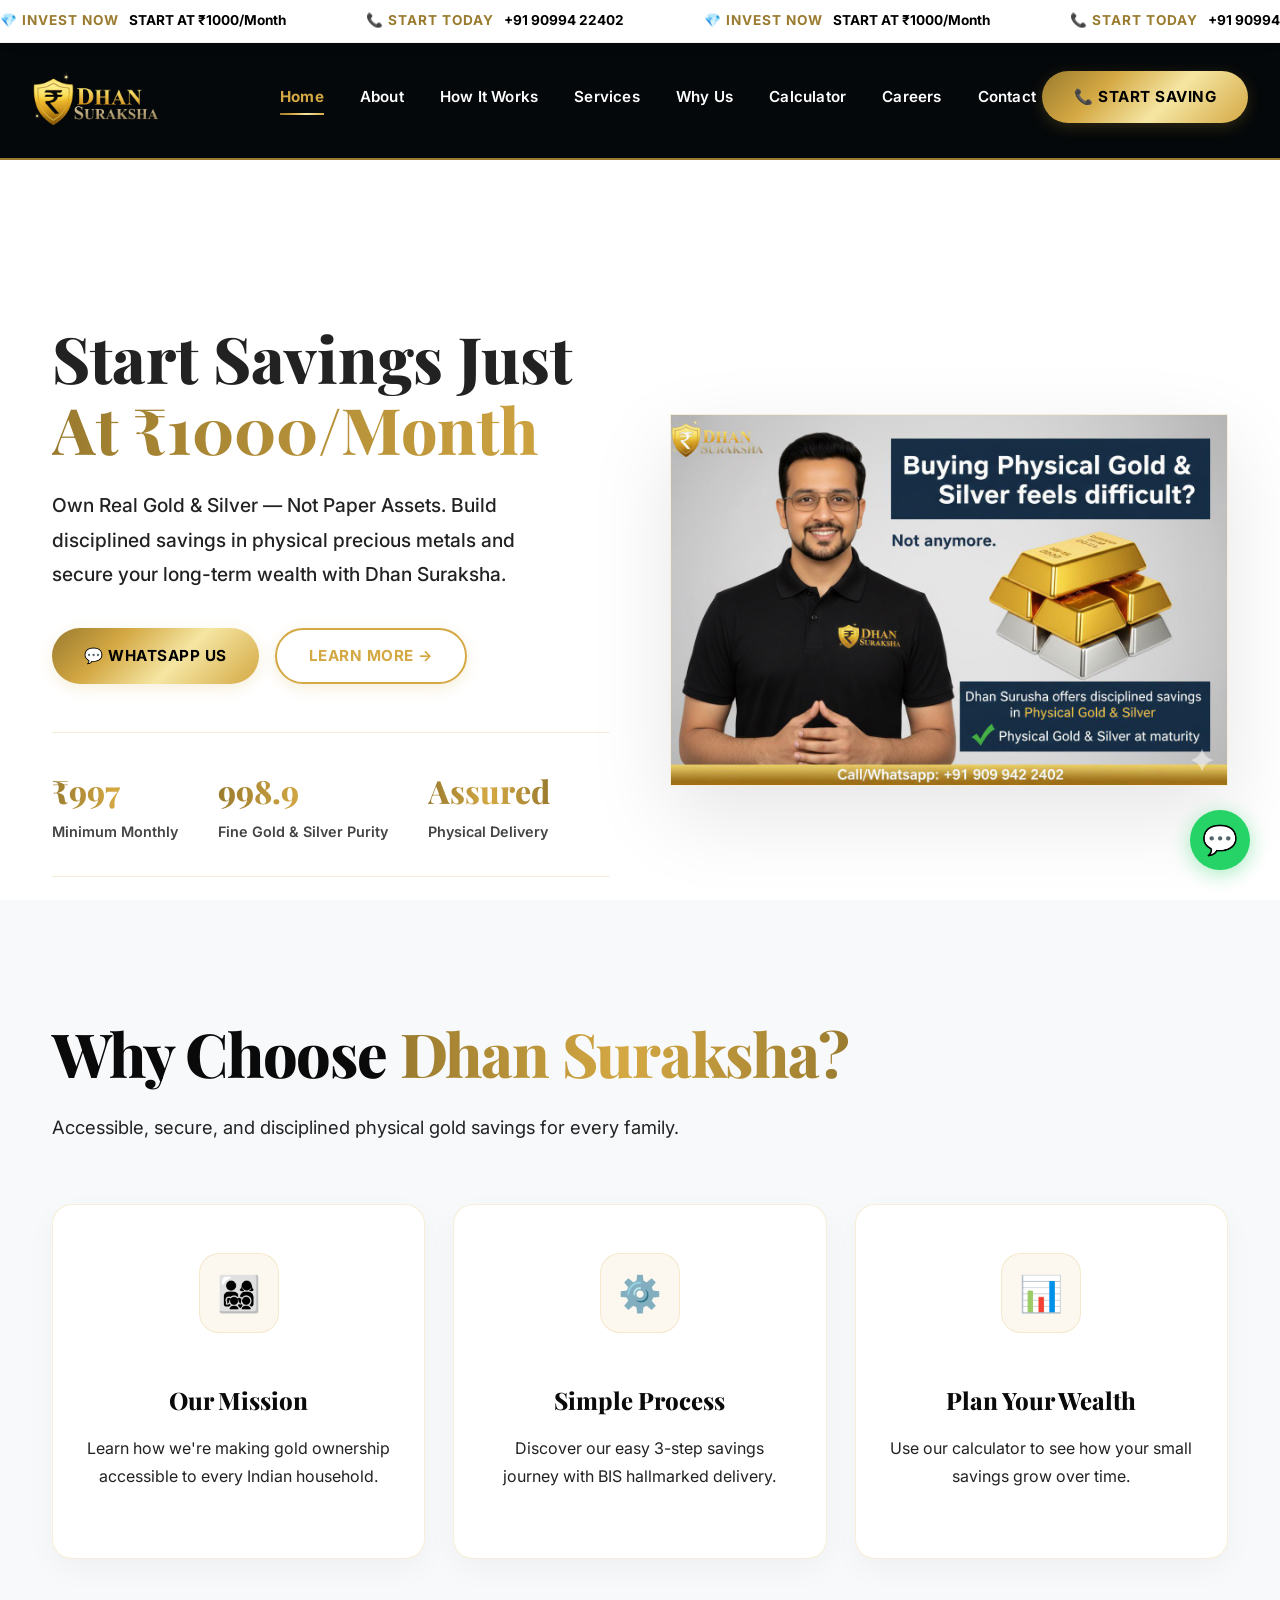
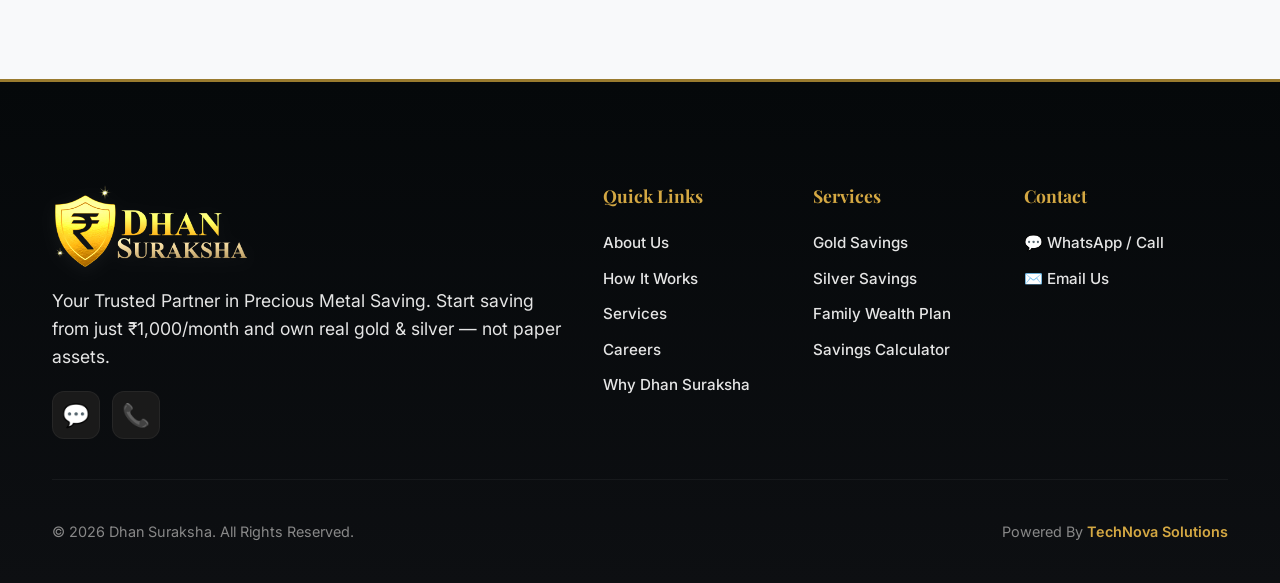
==== commit 25c3f677: "Add files via upload" ====
--- a/index.html
+++ b/index.html
@@ -66,7 +66,8 @@
   </nav>
 
   <!-- ========== HERO SECTION ========== -->
-  <section class="hero" id="hero">
+  <section class="hero first-section" id="hero">
+
     <div class="container">
       <div class="hero-content">
         <div class="hero-image-mobile">
--- a/styles.css
+++ b/styles.css
@@ -40,7 +40,9 @@
 html {
   scroll-behavior: smooth;
   font-size: 16px;
-}
+  scroll-padding-top: 140px; /* Offset for fixed header */
+}
+
 
 body {
   font-family: var(--font-body);
@@ -116,8 +118,10 @@
 }
 
 .first-section {
-  padding-top: 200px !important;
-}
+  padding-top: 240px !important;
+}
+
+
 
 @media (max-width: 768px) {
   .container {
@@ -127,8 +131,10 @@
     padding: 80px 0;
   }
   .first-section {
-    padding-top: 150px !important;
-  }
+    padding-top: 220px !important;
+  }
+
+
 }
 
 .section-title {
@@ -580,10 +586,13 @@
 }
 
 .about-image-wrapper img {
-  border-radius: 0;
-  box-shadow: 0 20px 60px rgba(0, 0, 0, 0.1);
-  border: 2px solid var(--border-gold);
-}
+  border-radius: var(--radius-md);
+  box-shadow: 0 30px 60px rgba(0, 0, 0, 0.2);
+  border: 1px solid var(--border-gold);
+  width: 100%;
+  object-fit: cover;
+}
+
 
 
 
@@ -729,10 +738,12 @@
 
 .comparison-wrapper {
   margin-top: 60px;
-  border-radius: 0;
+  border-radius: var(--radius-lg);
   overflow: hidden;
   border: 1px solid var(--border-gold);
-}
+  box-shadow: 0 30px 80px rgba(0,0,0,0.15);
+}
+
 
 .comparison-wrapper img {
   width: 100%;
@@ -2017,14 +2028,24 @@
 
   .hero-image-mobile {
     display: block;
-    margin-bottom: 30px;
+    margin: 20px auto 40px;
     width: 100%;
   }
   
   .hero-image-mobile img {
     margin: 0 auto;
-    max-height: 350px;
-  }
+    max-height: 380px;
+    border-radius: var(--radius-md);
+    box-shadow: 0 20px 50px rgba(0,0,0,0.15);
+  }
+
+  .section-label {
+    justify-content: center !important;
+    text-align: center;
+    margin-left: auto;
+    margin-right: auto;
+  }
+
 
   .hero-stats {
     justify-content: center;
@@ -2052,7 +2073,81 @@
     width: 100%;
     justify-content: flex-start;
   }
-}
+
+  /* Footer Mobile Refinement */
+  .footer {
+    padding-top: 60px;
+    padding-bottom: 20px;
+  }
+
+  .footer-grid {
+    grid-template-columns: 1fr;
+    text-align: center;
+    gap: 50px;
+  }
+
+  .footer-brand {
+    display: flex;
+    flex-direction: column;
+    align-items: center;
+    margin-bottom: 10px;
+  }
+
+  .footer-brand img {
+    height: 65px; /* Slightly adjusted for better balance */
+    margin-bottom: 25px;
+  }
+
+  .footer-brand p {
+    max-width: 320px;
+    margin: 0 auto 30px;
+    font-size: 1rem;
+    line-height: 1.8;
+    color: #FFFFFF;
+  }
+
+  .footer-social {
+    justify-content: center;
+    gap: 20px;
+    margin-bottom: 10px;
+  }
+
+  .footer-social a {
+    width: 55px;
+    height: 55px;
+    font-size: 1.4rem;
+  }
+
+  .footer-col h4 {
+    margin-bottom: 25px;
+    font-size: 1.2rem;
+    color: var(--gold);
+    text-transform: capitalize;
+  }
+
+  .footer-col ul {
+    gap: 18px; /* High spacing as per screenshot */
+  }
+
+  .footer-col a {
+    font-size: 1.05rem;
+    color: #FFFFFF;
+    font-weight: 400;
+  }
+
+  .footer-col a:hover {
+    padding-left: 0; /* Disable shift for centered mobile layout */
+  }
+
+  .footer-bottom {
+    flex-direction: column;
+    gap: 15px;
+    padding: 30px 20px;
+    border-top: 1px solid rgba(255, 255, 255, 0.05);
+  }
+
+}
+
 
 @media (max-width: 480px) {
   .btn-cta {
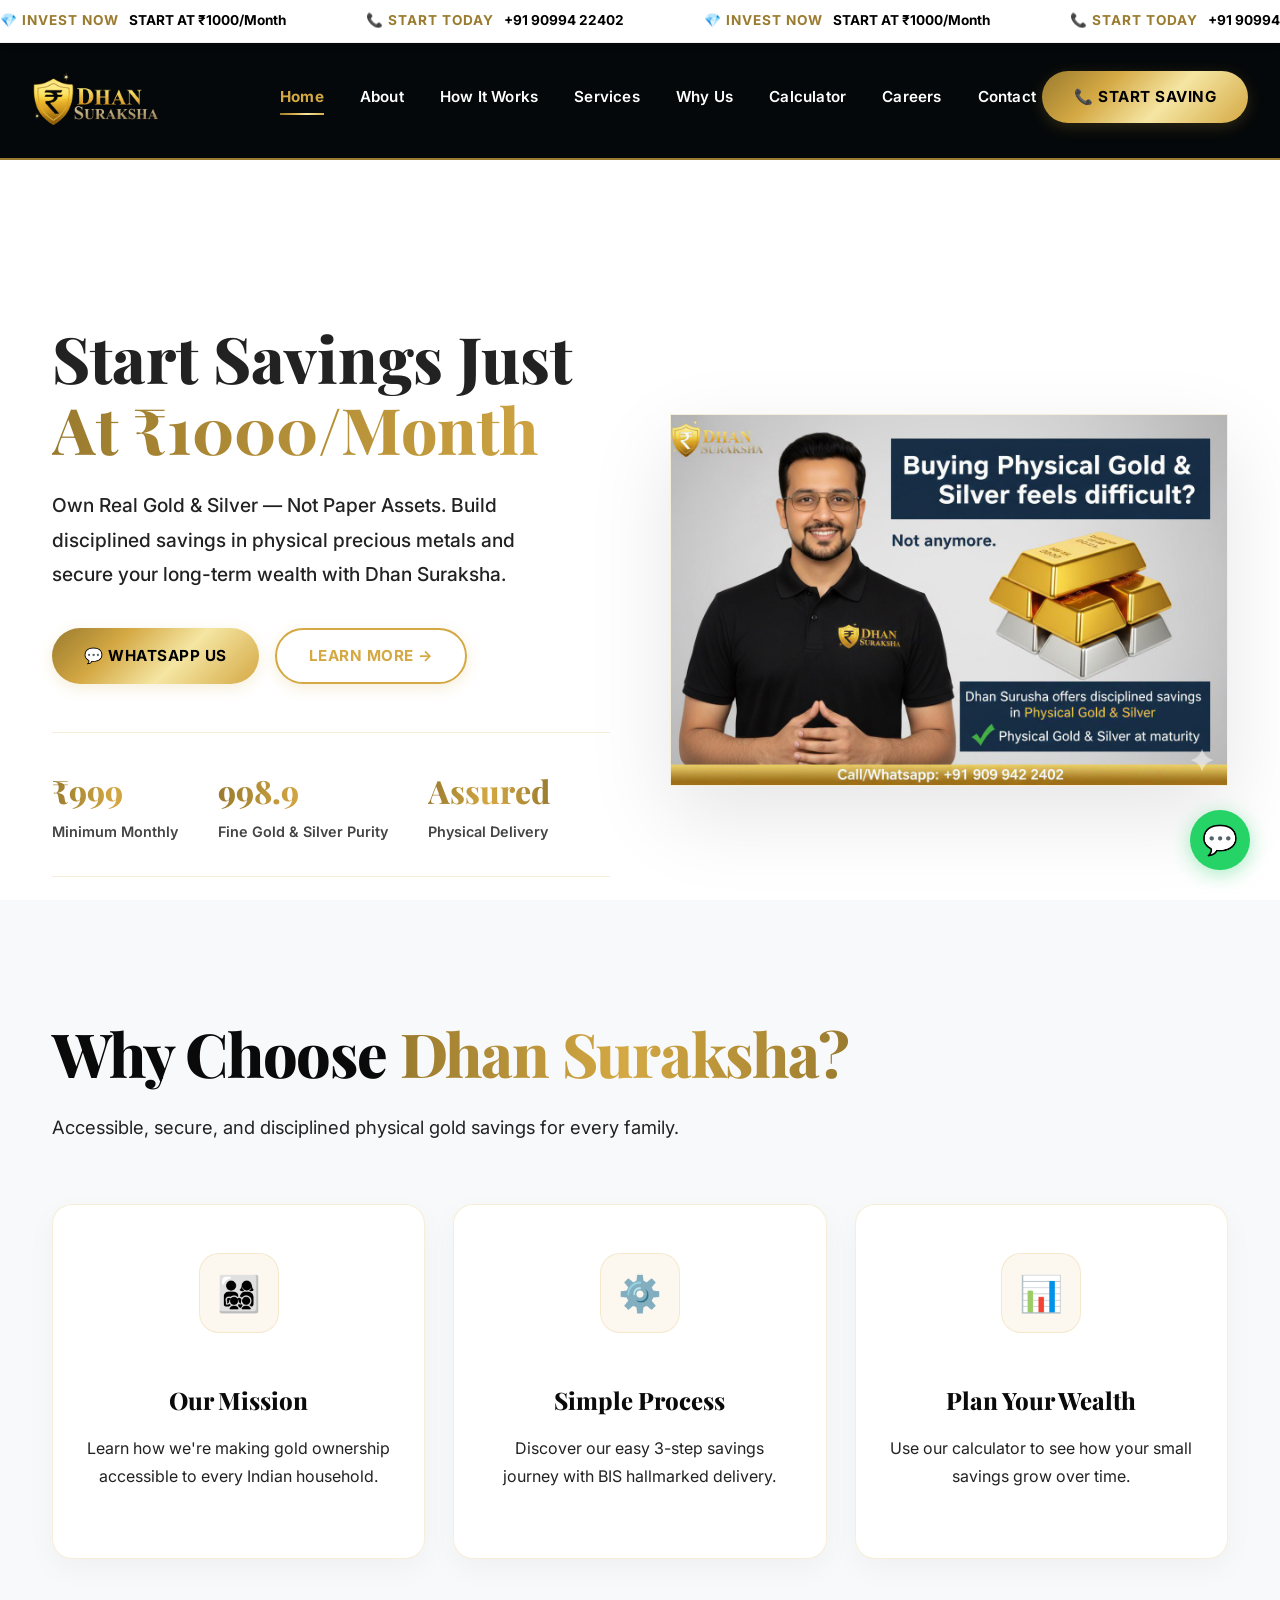
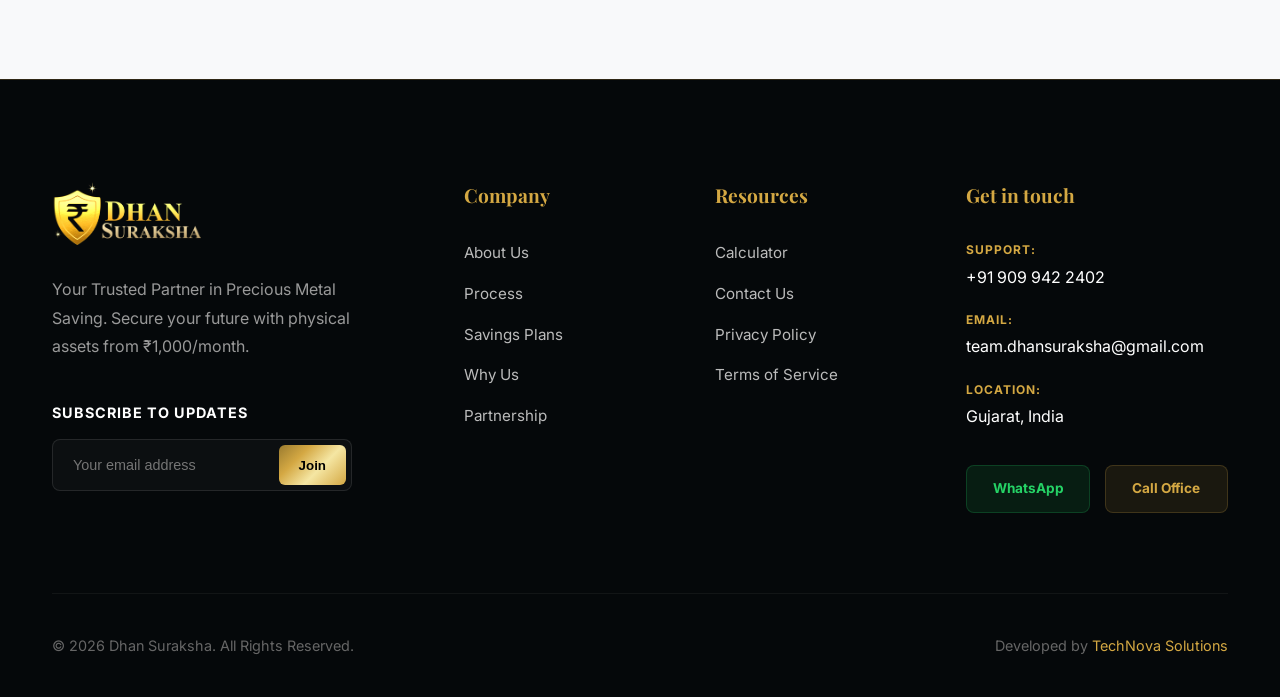
==== commit 7a8c120c: "Add files via upload" ====
--- a/index.html
+++ b/index.html
@@ -142,53 +142,82 @@
     </div>
   </section>
 
-  <!-- ========== FOOTER ========== -->
+  <!-- ========== PREMIUM CORPORATE FOOTER ========== -->
   <footer class="footer">
     <div class="container">
       <div class="footer-grid">
+        <!-- Brand & Newsletter -->
         <div class="footer-brand">
-          <img src="png.png" alt="Dhan Suraksha Logo">
-          <p>Your Trusted Partner in Precious Metal Saving. Start saving from just ₹1,000/month and own real gold &
-            silver — not paper assets.</p>
-          <div class="footer-social">
-            <a href="https://wa.me/919099422402" target="_blank" aria-label="WhatsApp" id="footer-whatsapp">💬</a>
-            <a href="tel:+919099422402" aria-label="Call" id="footer-phone">📞</a>
-          </div>
-        </div>
-        <div class="footer-col">
-          <h4>Quick Links</h4>
-          <ul>
+          <img src="png.png" alt="Dhan Suraksha Logo" class="footer-logo">
+          <p class="brand-text">Your Trusted Partner in Precious Metal Saving. Secure your future with physical assets from ₹1,000/month.</p>
+          <div class="newsletter-box">
+            <h5 class="newsletter-title">Subscribe to Updates</h5>
+            <form class="newsletter-form" onsubmit="return false;">
+              <input type="email" placeholder="Your email address" required>
+              <button type="submit">Join</button>
+            </form>
+          </div>
+        </div>
+
+        <!-- Links Column 1 -->
+        <div class="footer-links">
+          <h4 class="footer-heading">Company</h4>
+          <ul class="footer-list">
             <li><a href="about.html">About Us</a></li>
-            <li><a href="how-it-works.html">How It Works</a></li>
-            <li><a href="services.html">Services</a></li>
-            <li><a href="careers.html">Careers</a></li>
-            <li><a href="why-us.html">Why Dhan Suraksha</a></li>
+            <li><a href="how-it-works.html">Process</a></li>
+            <li><a href="services.html">Savings Plans</a></li>
+            <li><a href="why-us.html">Why Us</a></li>
+            <li><a href="careers.html">Partnership</a></li>
           </ul>
         </div>
-        <div class="footer-col">
-          <h4>Services</h4>
-          <ul>
-            <li><a href="services.html">Gold Savings</a></li>
-            <li><a href="services.html">Silver Savings</a></li>
-            <li><a href="services.html">Family Wealth Plan</a></li>
-            <li><a href="calculator.html">Savings Calculator</a></li>
+
+        <!-- Links Column 2 -->
+        <div class="footer-links">
+          <h4 class="footer-heading">Resources</h4>
+          <ul class="footer-list">
+            <li><a href="calculator.html">Calculator</a></li>
+            <li><a href="contact.html">Contact Us</a></li>
+            <li><a href="about.html#privacy">Privacy Policy</a></li>
+            <li><a href="about.html#terms">Terms of Service</a></li>
           </ul>
         </div>
-        <div class="footer-col">
-          <h4>Contact</h4>
-          <ul>
-            <li><a href="https://wa.me/919099422402" target="_blank">💬 WhatsApp / Call</a></li>
-            <li><a href="mailto:team.dhansuraksha@gmail.com">✉️ Email Us</a></li>
-          </ul>
-        </div>
-      </div>
+
+        <!-- Contact Column -->
+        <div class="footer-contact">
+          <h4 class="footer-heading">Get in touch</h4>
+          <div class="contact-details">
+            <div class="footer-contact-row">
+              <span class="label">Support:</span>
+              <a href="tel:+919099422402" class="value">+91 909 942 2402</a>
+            </div>
+            <div class="footer-contact-row">
+              <span class="label">Email:</span>
+              <a href="mailto:team.dhansuraksha@gmail.com" class="value">team.dhansuraksha@gmail.com</a>
+            </div>
+            <div class="footer-contact-row">
+              <span class="label">Location:</span>
+              <p class="value">Gujarat, India</p>
+            </div>
+          </div>
+          <div class="footer-social-new">
+            <a href="https://wa.me/919099422402" target="_blank" class="social-btn whatsapp">WhatsApp</a>
+            <a href="tel:+919099422402" class="social-btn call">Call Office</a>
+          </div>
+        </div>
+      </div>
+
       <div class="footer-bottom">
-        <span>© 2026 Dhan Suraksha. All Rights Reserved.</span>
-        <span>Powered By <a href="http://www.technovasolutions.in" target="_blank"
-            style="color: var(--gold); font-weight: 600;">TechNova Solutions</a></span>
+        <div class="copyright">
+          &copy; 2026 Dhan Suraksha. All Rights Reserved.
+        </div>
+        <div class="footer-legal">
+          Developed by <a href="http://www.technovasolutions.in" target="_blank">TechNova Solutions</a>
+        </div>
       </div>
     </div>
   </footer>
+
+
 
   <!-- ========== WHATSAPP FLOATING BUTTON ========== -->
   <a href="https://wa.me/919099422402?text=Hi%2C%20I%20am%20interested%20in%20Dhan%20Suraksha%20savings" target="_blank"
--- a/styles.css
+++ b/styles.css
@@ -1229,76 +1229,177 @@
   /* Luxury Gold top frame */
 }
 
+/* ============================================
+   PREMIUM CORPORATE FOOTER (FINAL)
+   ============================================ */
+.footer {
+  background: #05080A;
+  color: #FFFFFF;
+  padding: 100px 0 0;
+  border-top: 1px solid rgba(212, 168, 67, 0.2);
+  font-family: var(--font-body);
+}
+
 .footer-grid {
   display: grid;
-  grid-template-columns: 3fr 1fr 1fr 1.2fr;
-  gap: 40px;
-  padding-bottom: 40px;
-}
-
-.footer-brand img {
-  height: 85px;
-  margin-bottom: 20px;
-  filter: drop-shadow(0 4px 8px rgba(255, 255, 255, 0.05)) contrast(1.1) brightness(1.2);
-}
-
-.footer-brand p {
-  font-size: 1.1rem;
-  color: #E5E5E5;
-  /* Readability on dark background */
-  line-height: 1.6;
-  max-width: 700px;
-}
-
-.footer-col h4 {
+  grid-template-columns: 1.8fr 1fr 1fr 1.3fr;
+  gap: 50px;
+  padding-bottom: 80px;
+}
+
+.footer-logo {
+  height: 65px;
+  margin-bottom: 30px;
+  filter: brightness(1.2);
+}
+
+.brand-text {
+  color: #999;
+  font-size: 1rem;
+  line-height: 1.8;
+  margin-bottom: 40px;
+  max-width: 340px;
+}
+
+/* Newsletter Section */
+.newsletter-box {
+  margin-top: 20px;
+}
+
+.newsletter-title {
+  color: #FFF;
+  font-size: 0.9rem;
+  font-weight: 700;
+  margin-bottom: 15px;
+  text-transform: uppercase;
+  letter-spacing: 1px;
+}
+
+.newsletter-form {
+  display: flex;
+  background: rgba(255, 255, 255, 0.03);
+  border: 1px solid rgba(255, 255, 255, 0.1);
+  padding: 5px;
+  border-radius: 8px;
+  max-width: 300px;
+}
+
+.newsletter-form input {
+  background: transparent;
+  border: none;
+  padding: 12px 15px;
+  color: white;
+  width: 100%;
+  outline: none;
+  font-size: 0.9rem;
+}
+
+.newsletter-form button {
+  background: var(--gradient-gold);
+  border: none;
+  color: #000;
+  font-weight: 700;
+  padding: 0 20px;
+  border-radius: 6px;
+  cursor: pointer;
+  transition: all 0.3s ease;
+}
+
+.newsletter-form button:hover {
+  transform: scale(1.05);
+  box-shadow: 0 5px 15px rgba(212, 168, 67, 0.2);
+}
+
+.footer-heading {
+  color: var(--gold);
   font-family: var(--font-heading);
-  font-size: 1.1rem;
+  font-size: 1.2rem;
   font-weight: 700;
+  margin-bottom: 30px;
+  position: relative;
+}
+
+.footer-list {
+  list-style: none;
+  padding: 0;
+  display: flex;
+  flex-direction: column;
+  gap: 15px;
+}
+
+.footer-list a {
+  color: #BBB;
+  text-decoration: none;
+  font-size: 0.95rem;
+  transition: all 0.3s ease;
+}
+
+.footer-list a:hover {
+  color: #FFF;
+  padding-left: 5px;
+}
+
+/* Professional Contact Structure */
+.contact-details {
+  display: flex;
+  flex-direction: column;
+  gap: 20px;
+}
+
+.footer-contact-row {
+  display: flex;
+  flex-direction: column;
+  gap: 5px;
+}
+
+.footer-contact-row .label {
+  font-size: 0.75rem;
   color: var(--gold);
-  margin-bottom: 20px;
-}
-
-.footer-col ul {
-  display: flex;
-  flex-direction: column;
-  gap: 10px;
-}
-
-.footer-col a {
-  font-size: 0.95rem;
-  color: #E5E5E5;
-  font-weight: 500;
-  transition: var(--transition);
-}
-
-.footer-col a:hover {
+  text-transform: uppercase;
+  font-weight: 700;
+  letter-spacing: 1px;
+}
+
+.footer-contact-row .value {
+  color: #FFF;
+  text-decoration: none;
+  font-size: 1rem;
+  margin: 0;
+}
+
+.footer-social-new {
+  display: flex;
+  gap: 15px;
+  margin-top: 35px;
+}
+
+.social-btn {
+  flex: 1;
+  text-align: center;
+  padding: 12px 0;
+  border-radius: 8px;
+  font-size: 0.85rem;
+  font-weight: 700;
+  text-decoration: none;
+  transition: all 0.3s ease;
+}
+
+.social-btn.whatsapp {
+  background: rgba(37, 211, 102, 0.1);
+  color: #25D366;
+  border: 1px solid rgba(37, 211, 102, 0.2);
+}
+
+.social-btn.call {
+  background: rgba(212, 168, 67, 0.1);
   color: var(--gold);
-  padding-left: 8px;
-}
-
-.footer-social {
-  display: flex;
-  gap: 12px;
-  margin-top: 20px;
-}
-
-.footer-social a {
-  width: 48px;
-  height: 48px;
-  display: flex;
-  align-items: center;
-  justify-content: center;
-  background: #1a1a1a;
-  border-radius: 12px;
-  font-size: 1.4rem;
-  transition: var(--transition);
-  border: 1px solid rgba(255, 255, 255, 0.05);
-}
-
-.footer-social a:hover {
-  background: var(--gradient-gold);
-  border-color: transparent;
+  border: 1px solid rgba(212, 168, 67, 0.2);
+}
+
+.social-btn:hover {
   transform: translateY(-3px);
+  background: white;
+  color: black;
 }
 
 .footer-bottom {
@@ -1308,17 +1409,44 @@
   justify-content: space-between;
   align-items: center;
   font-size: 0.9rem;
-  color: #888;
-}
-
-@media (max-width: 768px) {
+  color: #666;
+}
+
+.footer-bottom a {
+  color: var(--gold);
+  text-decoration: none;
+}
+
+@media (max-width: 1024px) {
+  .footer-grid {
+    grid-template-columns: 1fr 1fr;
+    gap: 40px;
+  }
+}
+
+@media (max-width: 600px) {
+  .footer {
+    padding-top: 60px;
+  }
+  
+  .footer-grid {
+    grid-template-columns: 1fr;
+    text-align: left;
+  }
+
+  .newsletter-form {
+    max-width: 100%;
+  }
+
   .footer-bottom {
     flex-direction: column;
     gap: 15px;
-    text-align: center;
-    padding: 30px 0;
-  }
-}
+    align-items: flex-start;
+  }
+}
+
+
+
 
 
 /* ============================================
